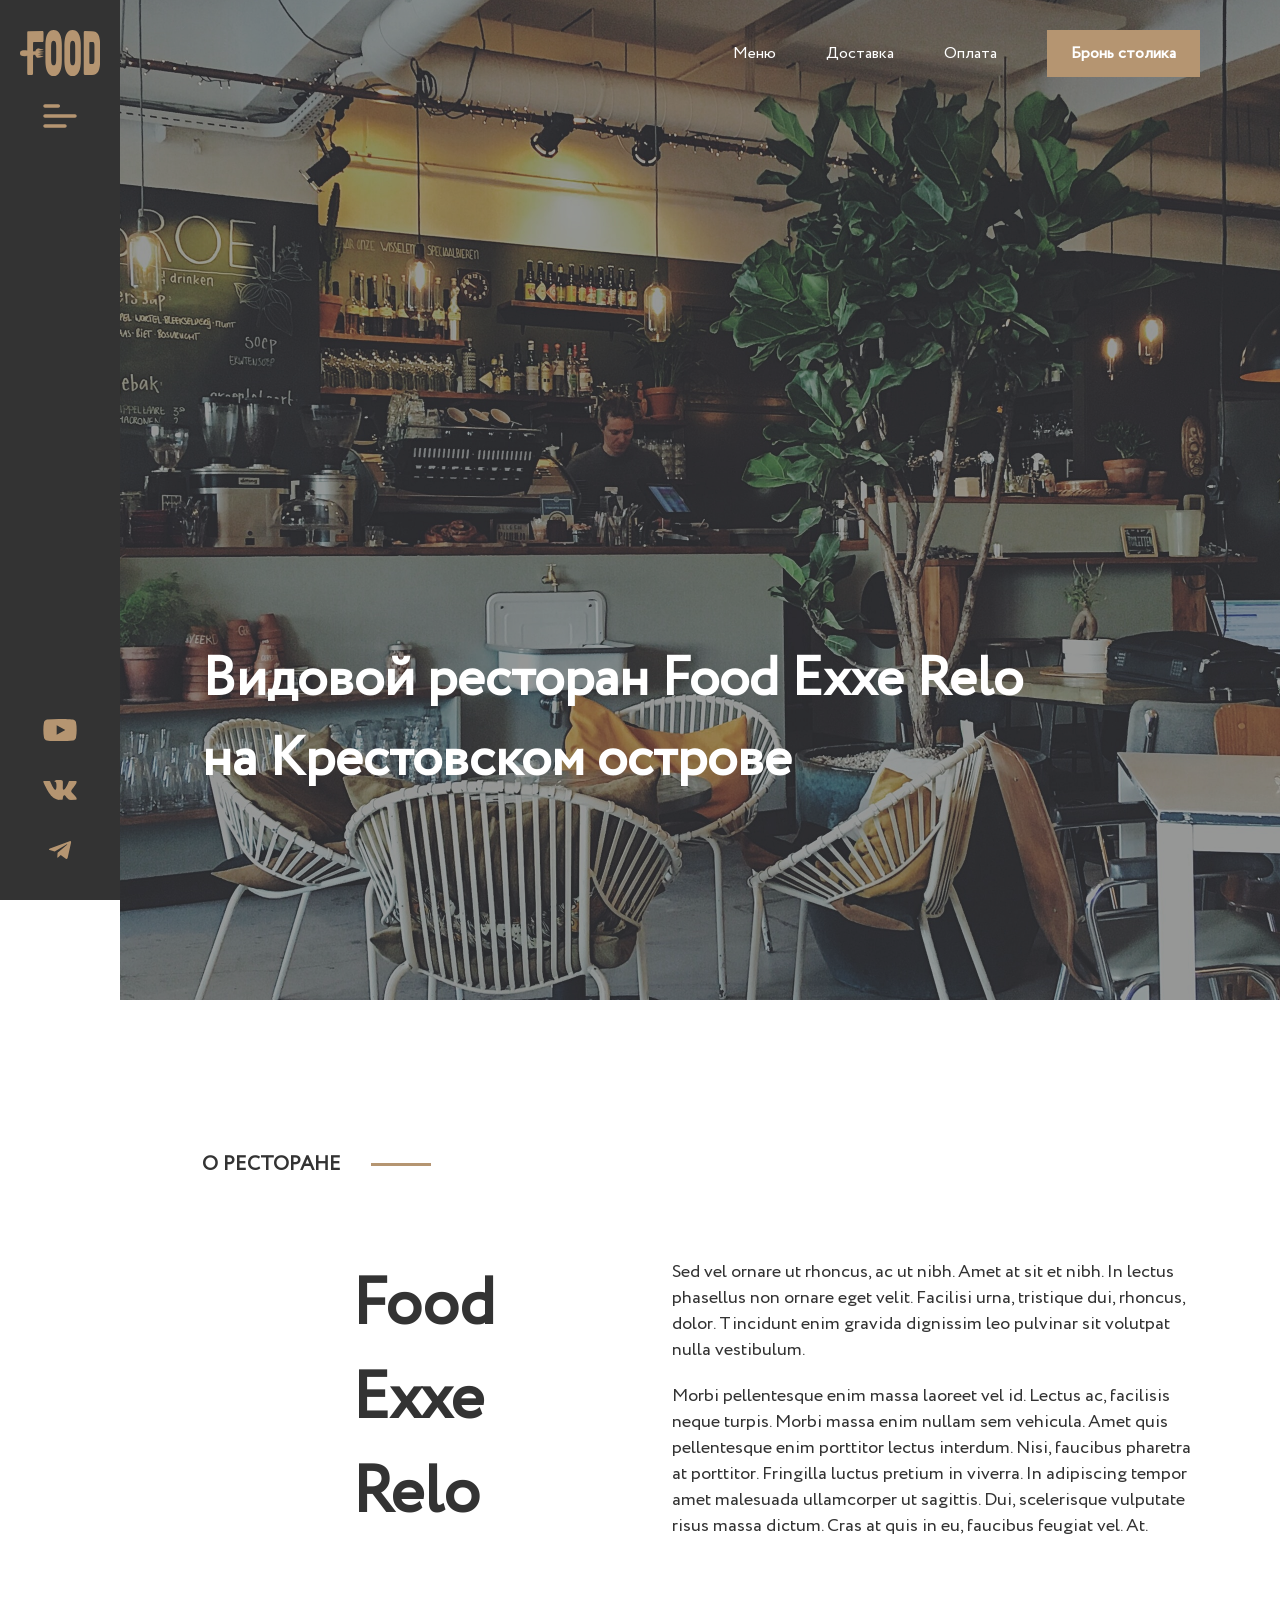
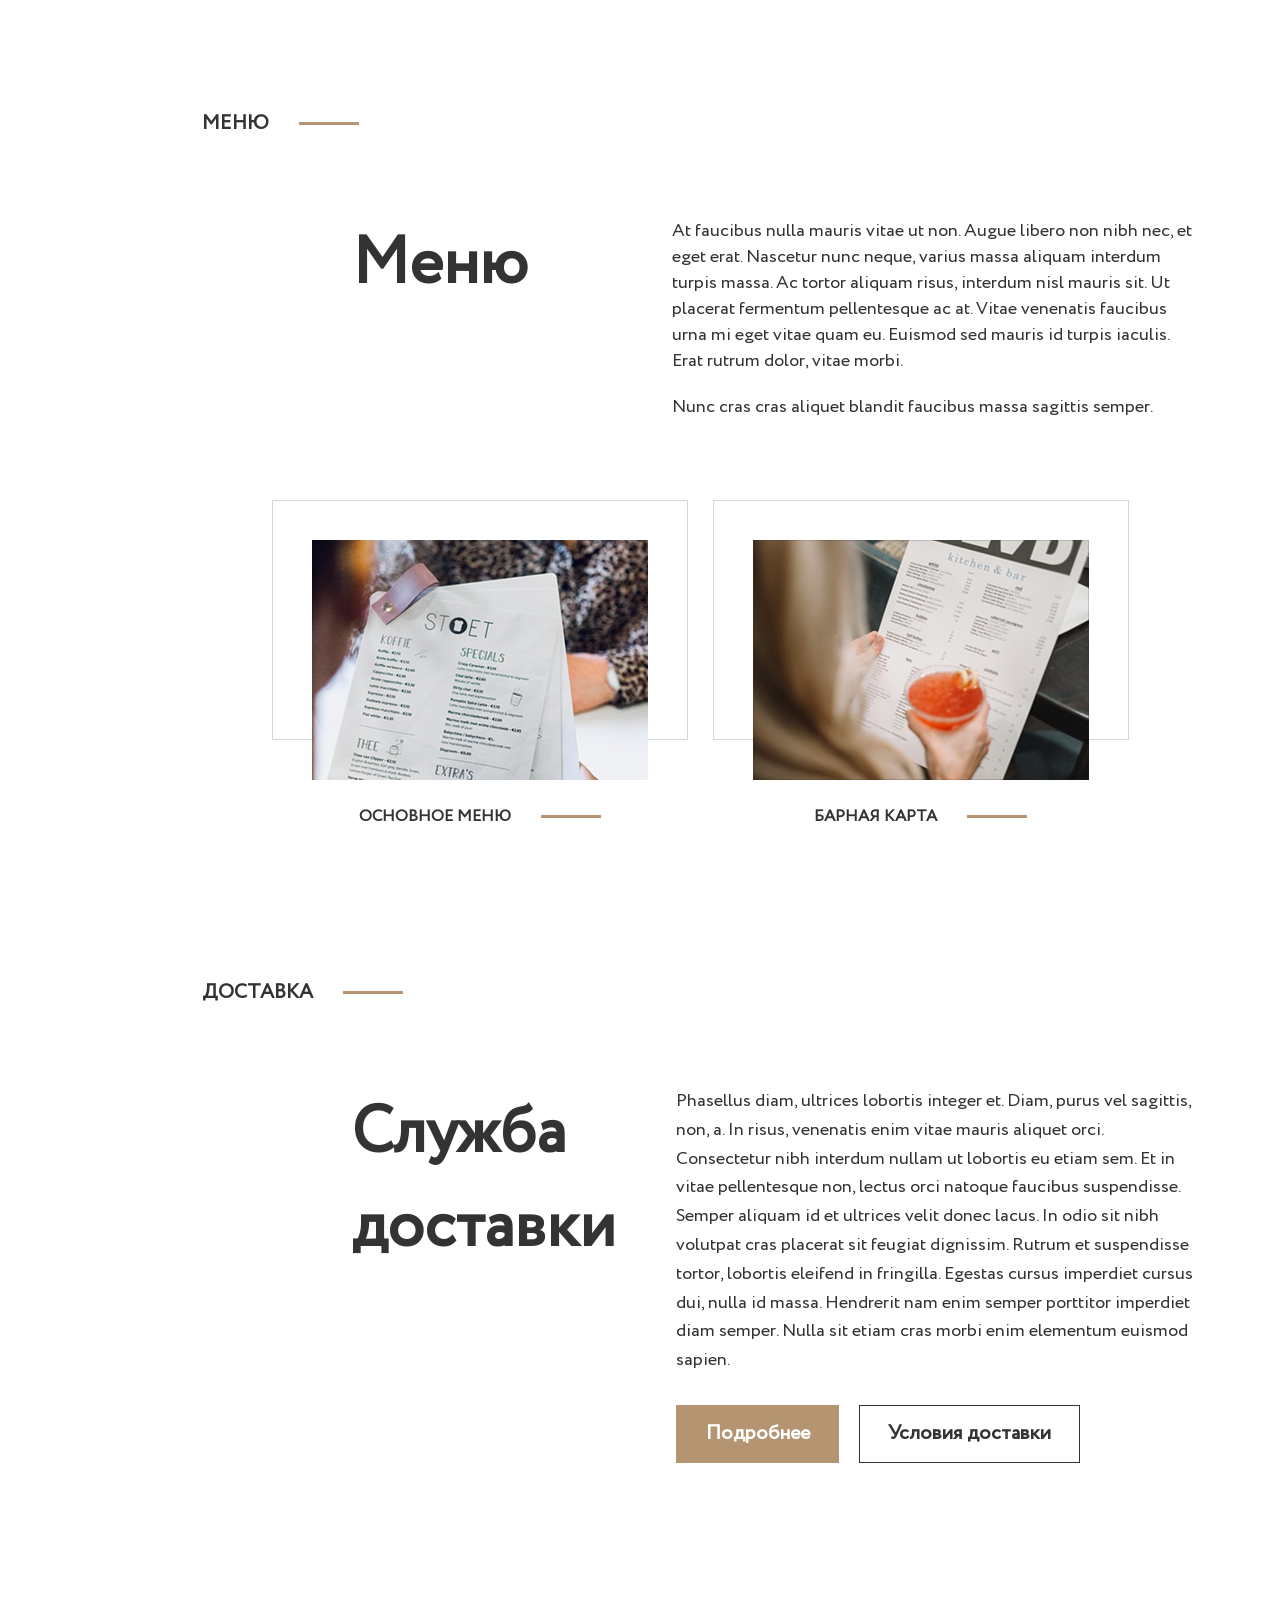
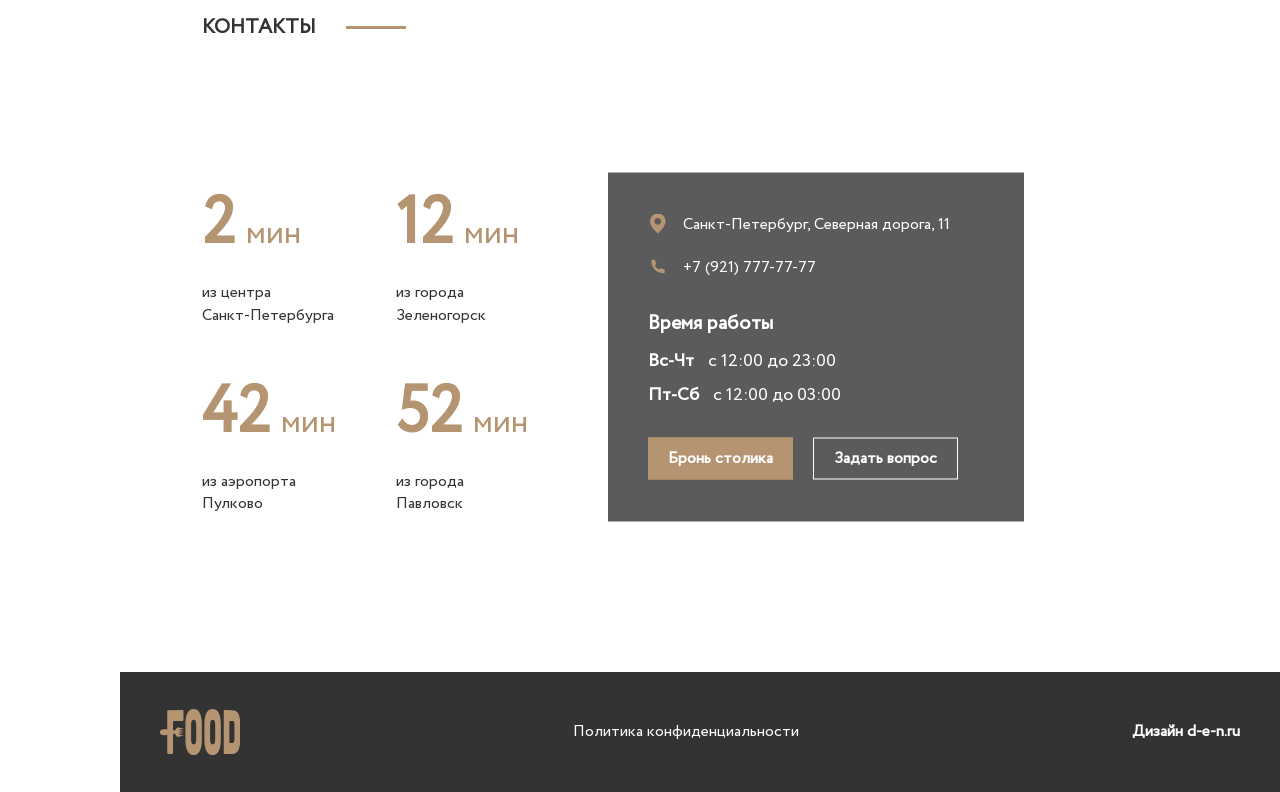
==== index.html @ 9690819c "Первый коммит" ====
<!DOCTYPE html>
<html lang="ru">
<head>
    <meta charset="UTF-8">
    <meta name="viewport" content="width=device-width, initial-scale=1.0">
    <title>Food Exxe Relo</title>
    <link rel="stylesheet" href="css/style.css">
    <link rel="stylesheet" href="css/circe.css">
</head>
<body>

<aside class="sidebar">
    <div class="sidebar_top">
        <a href="#open-menu" class="logo">
            <img src="img/logo.svg" alt="FOOD">
        </a>
    </div>

    <div class="sidebar_bottom">
        <a href="#"><img src="img/youtube.svg" alt="youtube"></a>
        <a href="#"><img src="img/vk.svg" alt="vk"></a>
        <a href="#"><img src="img/telega.svg" alt="telegram"></a>
    </div>
</aside>

<main class="main">
    <section class="first_screen">
        <header class="header">
            <div class="header_right">
                <nav class="nav">
                    <ul class="menu">
                         <li><a href="#">Меню</a></li>
                        <li><a href="#">Доставка</a></li>
                        <li><a href="#">Оплата</a></li>
                    </ul>
                </nav>
                <a href="#modal" class="btn_booking">Бронь столика</a>
                    <div class="modal_overlay" id="modal">
                        <div class="modal_window">
                            <a href="#" class="modal_close">
                                <img src="img/close.svg" alt="close" class="close_icon">
                            </a>
        
                        <div class="modal_logo">
                            <img src="img/logo2.svg" alt="FOOD">
                        </div>
        
                        <h3 class="modal_title">ЗАБРОНИРОВАТЬ СТОЛИК</h3>
        
                        <form class="modal_form">
                            <input type="text" placeholder="Имя" class="modal_input" required>
                            <input type="tel" placeholder="Телефон" class="modal_input" required>
            
                        <div class="modal_row">
                            <input type="text" placeholder="Гостей" class="modal_input modal_input_small">
                            <input type="text" placeholder="Время" class="modal_input modal_input_small">
                        </div>
                        <button type="submit" class="modal_btn">Забронировать</button>
                    </form>
                </div>
            </div>
        </header>

        <div class="container hero_container">
            <div class="hero_content">
                <h1 class="hero_title">
                    Видовой ресторан Food Exxe Relo<br>на Крестовском острове
                 </h1>
            </div>
        </div>
    </section>

    <section class="about">
        <div class="container">
            <div class="section_header">
                <span class="section_subtitle">О РЕСТОРАНЕ</span>
                <img src="img/line.svg" alt="line" class="section_line_icon">
            </div>

            <div class="about_content">
                <div class="about_title">
                    <h2>Food<br>Exxe<br>Relo</h2>
                </div>

                <div class="about_text">
                    <p>Sed vel ornare ut rhoncus, ac ut nibh. Amet at sit et nibh. In lectus phasellus non ornare eget velit. Facilisi urna, tristique dui, rhoncus, dolor. Tincidunt enim gravida dignissim leo pulvinar sit volutpat nulla vestibulum.</p>
                    <p>Morbi pellentesque enim massa laoreet vel id. Lectus ac, facilisis neque turpis. Morbi massa enim nullam sem vehicula. Amet quis pellentesque enim porttitor lectus interdum. Nisi, faucibus pharetra at porttitor. Fringilla luctus pretium in viverra. In adipiscing tempor amet malesuada ullamcorper ut sagittis. Dui, scelerisque vulputate risus massa dictum. Cras at quis in eu, faucibus feugiat vel. At.</p>
                </div>
            </div>
        </div>
    </section>

    <section class="menu">
        <div class="container">
        
            <div class="section_header">
                <span class="section_subtitle">МЕНЮ</span>
                <img src="img/line.svg" alt="line" class="section_line_icon">
            </div>

            <div class="menu_content">
                <div class="menu_title">
                    <h2>Меню</h2>
                </div>

            <div class="menu_text">
                <p>At faucibus nulla mauris vitae ut non. Augue libero non nibh nec, et eget erat. Nascetur nunc neque, varius massa aliquam interdum turpis massa. Ac tortor aliquam risus, interdum nisl mauris sit. Ut placerat fermentum pellentesque ac at. Vitae venenatis faucibus urna mi eget vitae quam eu. Euismod sed mauris id turpis iaculis. Erat rutrum dolor, vitae morbi.</p>
                <p>Nunc cras cras aliquet blandit faucibus massa sagittis semper.</p>
            </div>
        </div>
        
        <div class="menu_items">
            <a href="#" class="menu_card">
                <div class="menu_card_img_wrap">
                    <img src="img/for1.png" alt="frame" class="img_back img_back_left">
                    <img src="img/image1.png" alt="menu" class="img_front img_left">
                </div>

                <div class="menu_card_title_wrap">
                    <h2>ОСНОВНОЕ МЕНЮ</h2>
                    <img src="img/line.svg" alt="line" class="section_line_icon">
                </div>
            </a>

            <a href="#" class="menu_card">
                <div class="menu_card_img_wrap">
                    <img src="img/for2.png" alt="frame" class="img_back img_back_right">
                    <img src="img/image2.png" alt="bar" class="img_front img_right">
                </div>

                <div class="menu_card_title_wrap">
                    <h2>БАРНАЯ КАРТА</h2>
                    <img src="img/line.svg" alt="line" class="section_line_icon">
                </div>
            </a>
        </div>
        </div>
    </section>

    <section class="delivery">
        <div class="container">
        
            <div class="section_header">
                <span class="section_subtitle">ДОСТАВКА</span>
                <img src="img/line.svg" alt="line" class="section_line_icon">
            </div>

            <div class="delivery_content">
                <div class="delivery_title">
                    <h2>Служба<br>доставки</h2>
                </div>

            <div class="delivery_text">
                <p>Phasellus diam, ultrices lobortis integer et. Diam, purus vel sagittis, non, a. In risus, venenatis enim vitae mauris aliquet orci. Consectetur nibh interdum nullam ut lobortis eu etiam sem. Et in vitae pellentesque non, lectus orci natoque faucibus suspendisse. Semper aliquam id et ultrices velit donec lacus. In odio sit nibh volutpat cras placerat sit feugiat dignissim. Rutrum et suspendisse tortor, lobortis eleifend in fringilla. Egestas cursus imperdiet cursus dui, nulla id massa. Hendrerit nam enim semper porttitor imperdiet diam semper. Nulla sit etiam cras morbi enim elementum euismod sapien.</p>
                
                    <div class="delivery_buttons">
                        <a href="#" class="form_btn btn_active">Подробнее</a>
                        <a href="#" class="form_btn btn_border">Условия доставки</a>
                    </div>
                </div>
            </div>
        </div>
</section>

    <section class="contacts">
        <div class="container">
        
            <div class="section_header">
                <span class="section_subtitle">КОНТАКТЫ</span>
                <img src="img/line.svg" alt="line" class="section_line_icon">
            </div>

            <div class="contacts_content">
                <div class="contacts_grid">
                    <div class="contact_card">
                        <div class="contact_time_wrap">
                            <span class="contact_num">2</span>
                            <span class="contact_min">мин</span>
                        </div>
                        <p class="contact_desc">из центра<br>Санкт-Петербурга</p>
                    </div>
                
                    <div class="contact_card">
                        <div class="contact_time_wrap">
                            <span class="contact_num">12</span>
                            <span class="contact_min">мин</span>
                        </div>
                        <p class="contact_desc">из города<br>Зеленогорск</p>
                    </div>
                
                    <div class="contact_card">
                        <div class="contact_time_wrap">
                            <span class="contact_num">42</span>
                            <span class="contact_min">мин</span>
                        </div>
                        <p class="contact_desc">из аэропорта<br>Пулково</p>
                    </div>
                
                    <div class="contact_card">
                        <div class="contact_time_wrap">
                            <span class="contact_num">52</span>
                            <span class="contact_min">мин</span>
                        </div>
                        <p class="contact_desc">из города<br>Павловск</p>
                    </div>
                </div>

                <div class="contacts_map_wrap">
                    <iframe src="https://yandex.ru/map-widget/v1/?um=constructor%3Ae40e23f77f44e51fb12017cad7285f32a01a1742a55e6435eaf2b19688de7988&amp;source=constructor" width="100%" height="100%" frameborder="0" allowfullscreen="true"></iframe>


                    <div class="contacts_info_box">
                        <a href="https://yandex.ru/maps/2/saint-petersburg/house/severnaya_doroga_15/Z0kYdAZlT0UAQFtjfXV2dHlrYQ==/?ll=30.221482%2C59.974907&z=16.41" target="_blank" class="info_address_link">
                            <img src="img/locate.svg" alt="locate" class="locate_icon">
                            <p class="info_address">Санкт-Петербург, Северная дорога, 11</p>
                        </a>

                        <a href="tel:+79217777777" class="info_phone_link">
                            <img src="img/phone.svg" alt="phone" class="phone_icon">
                            <p class="info_phone">+7 (921) 777-77-77</p>
                        </a>
                    
                        <div class="info_schedule">
                            <p class="schedule_title">Время работы</p>
                            <p class="schedule_row schedule_row_first"><span>Вс-Чт</span> с 12:00 до 23:00</p>
                            <p class="schedule_row schedule_row_second"><span>Пт-Сб</span> с 12:00 до 03:00</p>
                        </div>

                        <div class="contacts_buttons">
                            <a href="#" class="form_btn btn_active">Бронь столика</a>
                            <a href="#" class="form_btn btn_border1">Задать вопрос</a>
                        </div>
                    </div>
                </div>
            </div>

        </div>
    </section>

<footer class="footer">
    <div class="footer_container">
        <div class="footer_logo">
            <a href="#open-menu"><img src="img/logo2.svg" alt="FOOD"></a>
        </div>
        <div class="footer_center">
            <a href="#" class="footer_link">Политика конфиденциальности</a>
        </div>
        <div class="footer_right">
            <a href="#" class="footer_design">Дизайн d-e-n.ru</a>
        </div>
    </div>
</footer>

</main>

<div class="menu_overlay" id="open-menu">
    <div class="menu_window">
        <div class="menu_top">
            <a href="#" class="menu_logo">
                <img src="img/logo2.svg" alt="FOOD">
            </a>
            <a href="#" class="menu_close">
                <img src="img/close.svg" alt="close">
            </a>
        </div>
        
        <ul class="menu_list">
            <li><a href="#">Меню</a></li>
            <li><a href="#">Доставка</a></li>
            <li><a href="#">Оплата</a></li>
        </ul>

        <a href="#modal" class="btn_booking">Бронь столика</a>

        <div class="menu_socials">
            <a href="#"><img src="img/youtube.svg" alt="youtube"></a>
            <a href="#"><img src="img/vk.svg" alt="vk"></a>
            <a href="#"><img src="img/telega.svg" alt="telegram"></a>
        </div>
    </div>
</div>

</body>
</html>
---- css/style.css ----
* {
  box-sizing: border-box;
  margin: 0;
  padding: 0;
}

body {
  font-family: 'Circe', sans-serif;
}

.sidebar {
  position: fixed;
  top: 0;
  left: 0;
  bottom: 0;
  width: 120px;
  background-color: #333333;
  display: flex;
  flex-direction: column;
  justify-content: space-between;
  align-items: center;
  padding: 30px 0;
  z-index: 100;
}

.sidebar_top .logo img {
  display: block;
}

.sidebar_bottom {
  display: flex;
  flex-direction: column;
  gap: 20px;
}

.sidebar_bottom a img {
  display: block;
}

.main {
  margin-left: 120px;
}

.first_screen {
  width: 100%;
  min-height: 1000px;
  display: flex;
  flex-direction: column;
  justify-content: space-between;
  background-image: url('../img/background.png');
  background-position: center;
  background-size: cover;
  background-repeat: no-repeat;
  padding-bottom: 200px;
}

.container {
  width: 100%;
  max-width: 1760px;
  margin: 0 auto;
  padding: 0 40px;
}

.header {
  width: 100%;
  display: flex;
  justify-content: flex-end;
  align-items: center;
}

.header_right {
  display: flex;
  align-items: center;
  gap: 50px;
  margin-top: 30px;
  margin-right: 80px;
}

.nav .menu {
  display: flex;
  align-items: center;
  gap: 50px;
  list-style: none;
  margin: 0;
  padding: 0;
}

.nav a {
  color: #FFFFFF;
  text-decoration: none;
  font-size: 16px;
}

.btn_booking {
  background-color: #B59571;
  color: #FFFFFF;
  padding: 12px 24px;
  text-decoration: none;
  font-size: 16px;
  font-weight: bold;
}

.modal_overlay {
  position: fixed;
  top: 0;
  left: 0;
  width: 100%;
  height: 100%;
  background-color: rgba(0, 0, 0, 0.7);
  display: flex;
  align-items: center;
  justify-content: center;
  z-index: 1000;
  opacity: 0;
  visibility: hidden;
  pointer-events: none;
  transition: 0.3s ease;
}

.modal_overlay:target {
  opacity: 1;
  visibility: visible;
  pointer-events: auto;
}

.modal_window {
  width: 90%;
  max-width: 416px;
  height: 572px;
  background-color: #2b2b2b;
  padding: 30px 40px;
  box-sizing: border-box;
  position: relative;
  display: flex;
  flex-direction: column;
  align-items: center;
}

.modal_close {
  top: 20px;
  right: 20px;
  background: transparent;
  border: none;
  cursor: pointer;
  display: flex;
  align-items: center;
  justify-content: center;
  text-decoration: none;
}

.close_icon {
  width: 40px;
  height: 40px;
  display: block;
}

.modal_logo {
  margin-top: 10px;
  margin-bottom: 25px;
}

.modal_logo img {
  display: block;
  width: 80px;
  height: 46px;
}

.modal_title {
  margin-top: 15px;
  color: #ffffff;
  font-size: 16px;
  font-weight: bold;
  margin-bottom: 30px;
  text-align: center;
}

.modal_form {
  width: 100%;
  display: flex;
  flex-direction: column;
  align-items: center;
  gap: 25px;
}

.modal_input {
  width: 100%;
  height: 52px;
  background: transparent;
  border: 1px solid rgba(255, 255, 255, 0.2);
  padding: 0 15px;
  color: #ffffff;
  font-size: 14px;
  box-sizing: border-box;
  outline: none;
}

.modal_input::placeholder {
  color: white;
}

.modal_row {
  width: 100%;
  display: flex;
  justify-content: space-between;
  gap: 15px;
}

.modal_input_small {
  width: 50%;
}

.modal_btn {
  width: 150px;
  height: 42px;
  background-color: #B59571;
  color: #ffffff;
  border: none;
  font-size: 16px;
  font-weight: bold;
  cursor: pointer;
  transition: 0.3s ease;
}

.modal_btn:hover {
  opacity: 0.9;
}


.hero_container {
  display: flex;
  justify-content: flex-start;
  align-items: center;
  width: 100%;
  margin-bottom: 0;
}

.hero_content {
  text-align: left;
  max-width: 850px;
}

.hero_title {
  font-size: 54px;
  color: #FFFFFF;
  font-weight: bold;
}

.about {
  width: 100%;
  display: flex;
  justify-content: center;
  margin-top: 150px;
}

.container {
  max-width: 1076px;
  margin: 0 auto;
  padding: 0 40px;
}

.section_header {
  display: flex;
  align-items: center;
  gap: 30px;
  margin-bottom: 80px;
}

.section_subtitle {
  font-size: 20px;
  color: #333333;
  font-weight: bold;
}

.about_content {
  display: flex;
  justify-content: space-between;
  align-items: flex-start;
  gap: 100px;
}

.about_title h2 {
  font-size: 64px;
  font-weight: bold;
  color: #333333;
  margin-left: 150px;
}

.about_text {
  max-width: 526px;
}

.about_text p {
  font-size: 18px;
  color: #333333;
  margin-bottom: 20px;
}

.menu {
  width: 100%;
  display: flex;
  justify-content: center;
  margin-top: 150px;
}

.menu_content {
  display: flex;
  justify-content: space-between;
  align-items: flex-start;
  gap: 100px;
}

.menu_title h2 {
  font-size: 64px;
  font-weight: bold;
  color: #333333;
  margin-left: 150px;
}

.menu_text {
  max-width: 526px;
}

.menu_text p {
  font-size: 18px;
  color: #333333;
  margin-bottom: 20px;
}

.menu_items {
  display: flex;
  justify-content: center;
  gap: 25px;
  margin-top: 60px;
  width: 100%;
}

.menu_card {
  display: flex;
  flex-direction: column;
  text-decoration: none;
  width: 416px;
  position: relative;
}

.menu_card_img_wrap {
  position: relative;
  width: 416px;
  height: 240px;
}

.menu_card_img_wrap .img_back {
  position: absolute;
  top: 0;
  left: 0;
  width: 100%;
  height: 100%;
  object-fit: contain;
}

.menu_card_img_wrap .img_front {
  position: absolute;
  top: 40px;
  width: 336px;
  height: 240px;
  object-fit: cover;
}

.menu_card_img_wrap .img_left {
  left: 40px;
}

.menu_card_img_wrap .img_right {
  right: 40px;
}

.menu_card_title_wrap {
  display: flex;
  align-items: center;
  justify-content: center;
  margin-top: 65px;
  gap: 30px;
}

.menu_card_title_wrap h2 {
  font-size: 16px;
  font-weight: bold;
  color: #333333;
  margin: 0;
}

.menu_card_title_wrap .section_line_icon {
  width: 60px;
  height: 3px;
  gap: 30px;
  object-fit: contain;
}

.delivery {
  width: 100%;
  display: flex;
  justify-content: center;
  margin-top: 150px;
}

.delivery_content {
  display: flex;
  justify-content: flex-start;
  align-items: flex-start;
  gap: 60px;
}

.delivery_title h2 {
  font-size: 64px;
  font-weight: bold;
  color: #333333;
  margin-left: 150px;
}

.delivery_text {
  max-width: 526px;
}

.delivery_text p {
  font-size: 18px;
  line-height: 1.6;
  color: #333333;
  margin-bottom: 30px;
  margin-top: 0;
}

.delivery_buttons {
  display: flex;
  gap: 20px;
  opacity: 1;
}

.form_btn {
  display: inline-flex;
  align-items: center;
  justify-content: center;
  text-align: center;
  width: 163px;
  height: 58px;
  font-size: 20px;
  font-weight: bold;
  text-decoration: none;
  opacity: 1;
  transition: 0.3s ease;
  visibility: visible;
}

.btn_active {
  background-color: #B59571;
  color: #ffffff;
  border: 1px solid #B59571;
}

.btn_border {
  background-color: #ffffff;
  color: #333333;
  width: 221px;
  border: 1px solid #333333;
}

.btn_active:hover {
  opacity: 0.9;
}

.btn_border:hover {
  background-color: #FFFFFF;
  color: #333333;
}

.contacts {
  width: 100%;
  display: flex;
  justify-content: center;
  margin-top: 150px;
}

.contacts_content {
  display: flex;
  justify-content: space-between;
  align-items: center;
  gap: 100px;
  
}

.contacts_grid {
  display: grid;
  grid-template-columns: repeat(2, 1fr);
  gap: 40px 60px;
  max-width: 416px;
}

.contact_card {
  display: flex;
  flex-direction: column;
}

.contact_time_wrap {
  display: flex;
  align-items: baseline;
  gap: 10px;
}

.contact_num {
  font-size: 64px;
  font-weight: bold;
  color: #B59571;
}

.contact_min {
  font-size: 32px;
  font-weight: normal;
  color: #B59571;
}

.contact_desc {
  font-size: 16px;
  line-height: 1.4;
  color: #333333;
  margin-top: 10px;
  margin-bottom: 0;
}

.contacts_map_wrap {
  position: relative;
  min-width: 746px;
  height: 450px;
}

.contacts_map_img {
  width: 746px;
  height: 450px;
  object-fit: cover;
  display: block;
}

.contacts_info_box {
  position: absolute;
  top: 50%;
  left: -20px;
  transform: translateY(-50%);
  background-color: #5B5B5B;
  color: #ffffff;
  padding: 40px;
  width: 416px;
  height: 349px;
  box-sizing: border-box;
}

.contacts_info_box a {
  text-decoration: none;
  color: #ffffff;
  display: flex;
  align-items: center;
  gap: 15px;
}

.contacts_info_box a:hover {
  text-decoration: underline;
}

.locate_icon,
.phone_icon {
  width: 20px;
  height: 20px;
}

.info_address_link {
  margin-bottom: 20px;
}

.info_address {
  font-size: 16px;
  margin: 0;
}

.info_phone_link {
  margin-bottom: 30px;
}

.info_phone {
  font-size: 16px;
  margin: 0;
}

.info_schedule {
  margin-bottom: 30px;
}

.schedule_title {
  font-size: 20px;
  font-weight: bold;
  margin-top: 0;
  margin-bottom: 10px;
}

.info_schedule .schedule_row {
  font-size: 18px;
  margin: 0 0 8px 0;
  display: flex;
  gap: 14px;
  align-items: baseline;
}

.info_schedule .schedule_row span {
  font-size: 18px;
  font-weight: bold;
}

.contacts_buttons {
  display: flex;
  flex-direction: row;
  gap: 20px;
}

.contacts_buttons .form_btn {
  display: flex;
  align-items: center;
  justify-content: center;
  width: 145px;
  height: 42px;
  font-size: 16px;
  text-decoration: none !important;
  box-sizing: border-box;
}

.btn_active {
  background-color: #B59571;
  color: #ffffff;
}

.btn_border1 {
  background-color: transparent;
  color: #ffffff;
  border: 1px solid #ffffff;
}

.footer {
  width: 100%;
  height: 120px;
  background-color: #333333;
  margin-top: 100px;
  display: flex;
  align-items: center;
}

.footer_container {
  width: 100%;
  max-width: 1920px;
  margin: 0 auto;
  padding: 0 40px;
  display: flex;
  justify-content: space-between;
  align-items: center;
}

.footer_logo img {
  display: block;
}

.footer_center .footer_link,
.footer_right .footer_design {
  color: #ffffff;
  font-size: 16px;
  text-decoration: none;
  cursor: pointer;
}

.footer_design {
  font-weight: bold;
}

.menu_overlay:target {
  opacity: 1;
  visibility: visible;
}

.menu_window {
  display: flex;
  flex-direction: column;
  align-items: center;
  text-align: center;
  gap: 40px;
}

.menu_top {
  display: flex;
  flex-direction: column;
  align-items: center;
  gap: 15px;
}

.menu_logo img {
  width: 60px;
  height: auto;
  display: block;
}

.menu_close {
  display: block;
}

.menu_close img {
  width: 16px;
  height: auto;
}

.menu_list {
  list-style: none;
  padding: 0;
  margin: 0;
  display: flex;
  flex-direction: column;
  gap: 20px;
}

.menu_list a {
  color: #ffffff;
  text-decoration: none;
  font-size: 24px;
}

.menu_socials {
  display: flex;
  gap: 20px;
}

.menu_socials img {
  width: 20px;
  height: auto;
  display: block;
}


.menu_overlay {
  position: fixed;
  top: 0;
  left: 0;
  right: 0;
  bottom: 0;
  background-color: #333333;
  display: flex;
  justify-content: center;
  align-items: center;
  opacity: 0;
  visibility: hidden;
  transition: opacity 0.3s ease, visibility 0.3s ease;
  z-index: 200;
}

.menu_overlay:target {
  opacity: 1;
  visibility: visible;
}

.menu_window {
  display: flex;
  flex-direction: column;
  align-items: center;
  text-align: center;
  gap: 60px;
}

.menu_window .btn_booking {
  width: auto;
  display: flex;
  justify-content: center;
  align-items: center;
}

.menu_top {
  display: flex;
  flex-direction: column;
  align-items: center;
  gap: 15px;
}

.menu_logo img {
  width: 80px;
  height: 46px;
  display: block;
}

.menu_close {
  display: block;
}

.menu_close img {
  width: 40px;
  height: 40px;
}

.menu_list {
  list-style: none;
  padding: 0;
  margin: 0;
  display: flex;
  flex-direction: column;
  gap: 20px;
}

.menu_list a {
  color: #ffffff;
  text-decoration: none;
  font-size: 48px;
  font-weight: bold;
}

.menu_socials {
  display: flex;
  gap: 20px;
}

.menu_socials img {
  width: 40px;
  height: 40px;
  display: block;
}
---- css/circe.css ----
@font-face {
	font-family: 'Circe Bold';
	src: url('../fonts/circe_bold.eot'); /* IE 9 Compatibility Mode */
	src: url('../fonts/circe_bold.eot?#iefix') format('embedded-opentype'), /* IE < 9 */
		url('../fonts/circe_bold.woff2') format('woff2'), /* Super Modern Browsers */
		url('../fonts/circe_bold.woff') format('woff'), /* Firefox >= 3.6, any other modern browser */
		url('../fonts/circe_bold.ttf') format('truetype'), /* Safari, Android, iOS */
		url('../fonts/circe_bold.svg#circe_bold') format('svg'); /* Chrome < 4, Legacy iOS */
}

@font-face {
	font-family: 'Circe ExtraBold';
	src: url('../fonts/circe_extrabold.eot'); /* IE 9 Compatibility Mode */
	src: url('../fonts/circe_extrabold.eot?#iefix') format('embedded-opentype'), /* IE < 9 */
		url('../fonts/circe_extrabold.woff2') format('woff2'), /* Super Modern Browsers */
		url('../fonts/circe_extrabold.woff') format('woff'), /* Firefox >= 3.6, any other modern browser */
		url('../fonts/circe_extrabold.ttf') format('truetype'), /* Safari, Android, iOS */
		url('../fonts/circe_extrabold.svg#circe_extrabold') format('svg'); /* Chrome < 4, Legacy iOS */
}

@font-face {
	font-family: 'Circe ExtraLight';
	src: url('../fonts/circe_extralight.eot'); /* IE 9 Compatibility Mode */
	src: url('../fonts/circe_extralight.eot?#iefix') format('embedded-opentype'), /* IE < 9 */
		url('../fonts/circe_extralight.woff2') format('woff2'), /* Super Modern Browsers */
		url('../fonts/circe_extralight.woff') format('woff'), /* Firefox >= 3.6, any other modern browser */
		url('../fonts/circe_extralight.ttf') format('truetype'), /* Safari, Android, iOS */
		url('../fonts/circe_extralight.svg#circe_extralight') format('svg'); /* Chrome < 4, Legacy iOS */
}

@font-face {
	font-family: 'Circe Light';
	src: url('../fonts/circe_light.eot'); /* IE 9 Compatibility Mode */
	src: url('../fonts/circe_light.eot?#iefix') format('embedded-opentype'), /* IE < 9 */
		url('../fonts/circe_light.woff2') format('woff2'), /* Super Modern Browsers */
		url('../fonts/circe_light.woff') format('woff'), /* Firefox >= 3.6, any other modern browser */
		url('../fonts/circe_light.ttf') format('truetype'), /* Safari, Android, iOS */
		url('../fonts/circe_light.svg#circe_light') format('svg'); /* Chrome < 4, Legacy iOS */
}

@font-face {
	font-family: 'Circe';
	src: url('../fonts/circe.eot'); /* IE 9 Compatibility Mode */
	src: url('../fonts/circe.eot?#iefix') format('embedded-opentype'), /* IE < 9 */
		url('../fonts/circe.woff2') format('woff2'), /* Super Modern Browsers */
		url('../fonts/circe.woff') format('woff'), /* Firefox >= 3.6, any other modern browser */
		url('../fonts/circe.ttf') format('truetype'), /* Safari, Android, iOS */
		url('../fonts/circe.svg#circe') format('svg'); /* Chrome < 4, Legacy iOS */
}

@font-face {
	font-family: 'Circe Thin';
	src: url('../fonts/circe_thin.eot'); /* IE 9 Compatibility Mode */
	src: url('../fonts/circe_thin.eot?#iefix') format('embedded-opentype'), /* IE < 9 */
		url('../fonts/circe_thin.woff2') format('woff2'), /* Super Modern Browsers */
		url('../fonts/circe_thin.woff') format('woff'), /* Firefox >= 3.6, any other modern browser */
		url('../fonts/circe_thin.ttf') format('truetype'), /* Safari, Android, iOS */
		url('../fonts/circe_thin.svg#circe_thin') format('svg'); /* Chrome < 4, Legacy iOS */
}
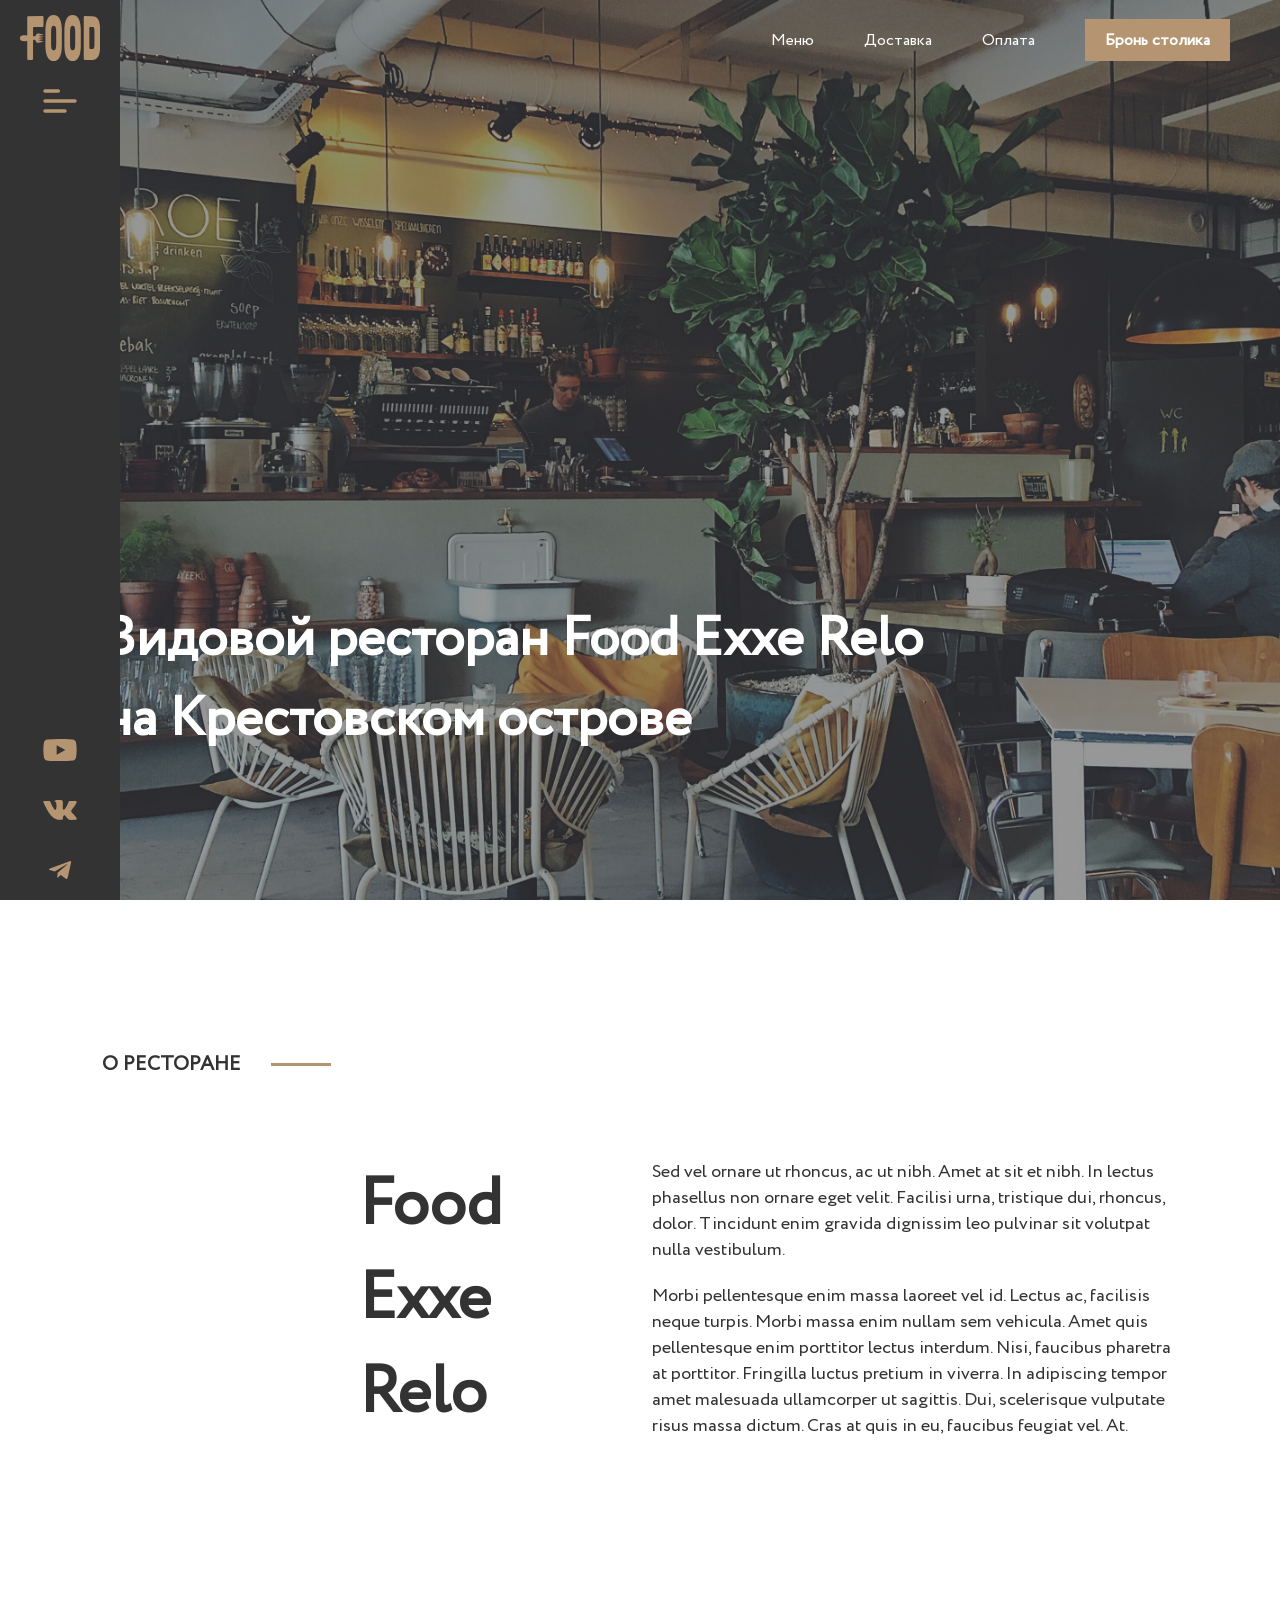
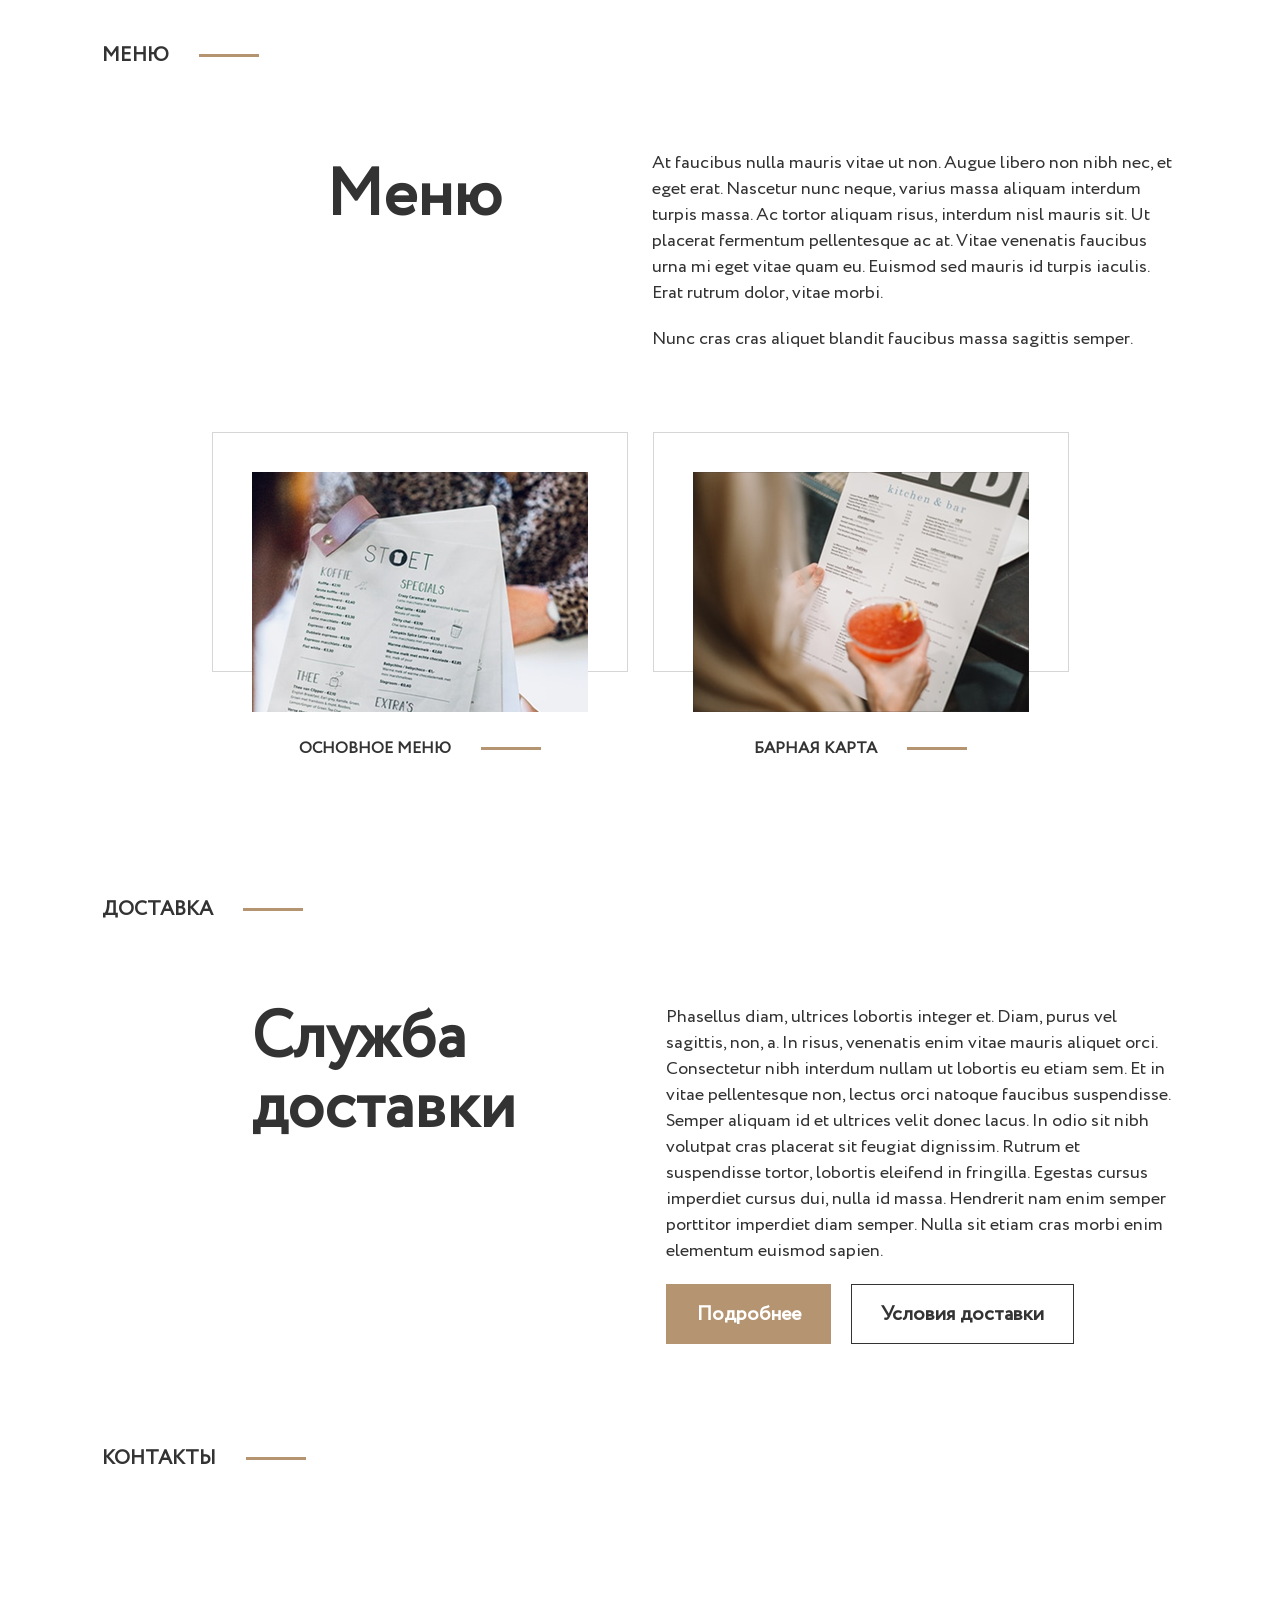
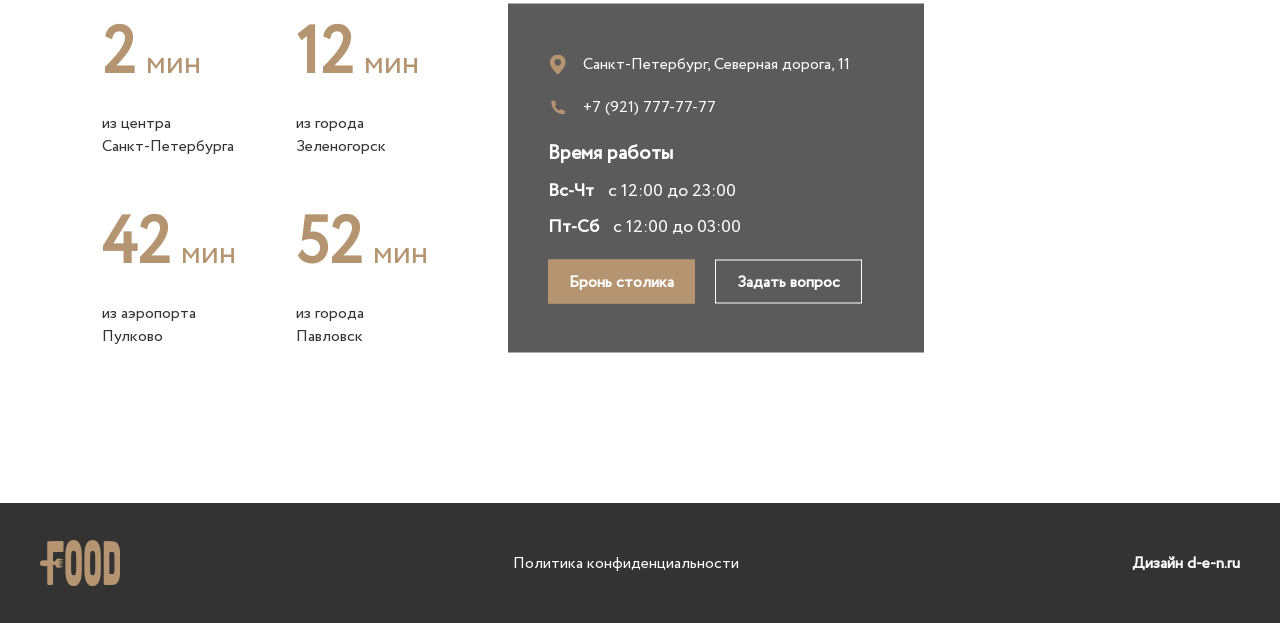
==== commit 1f27afd5: "первая страница" ====
--- a/index.html
+++ b/index.html
@@ -28,67 +28,65 @@
         <header class="header">
             <div class="header_right">
                 <nav class="nav">
-                    <ul class="menu">
-                         <li><a href="#">Меню</a></li>
+                    <ul class="nav_list">
+                        <li><a href="#">Меню</a></li>
                         <li><a href="#">Доставка</a></li>
                         <li><a href="#">Оплата</a></li>
                     </ul>
                 </nav>
                 <a href="#modal" class="btn_booking">Бронь столика</a>
-                    <div class="modal_overlay" id="modal">
-                        <div class="modal_window">
-                            <a href="#" class="modal_close">
-                                <img src="img/close.svg" alt="close" class="close_icon">
-                            </a>
-        
-                        <div class="modal_logo">
-                            <img src="img/logo2.svg" alt="FOOD">
-                        </div>
-        
-                        <h3 class="modal_title">ЗАБРОНИРОВАТЬ СТОЛИК</h3>
-        
-                        <form class="modal_form">
-                            <input type="text" placeholder="Имя" class="modal_input" required>
-                            <input type="tel" placeholder="Телефон" class="modal_input" required>
-            
-                        <div class="modal_row">
-                            <input type="text" placeholder="Гостей" class="modal_input modal_input_small">
-                            <input type="text" placeholder="Время" class="modal_input modal_input_small">
-                        </div>
-                        <button type="submit" class="modal_btn">Забронировать</button>
-                    </form>
-                </div>
             </div>
         </header>
+
+        <div class="modal_overlay" id="modal">
+            <div class="modal_window">
+                <a href="#" class="modal_close">
+                    <img src="img/close.svg" alt="close" class="close_icon">
+                </a>
+                <div class="modal_logo">
+                    <img src="img/logo2.svg" alt="FOOD">
+                </div>
+                <h3 class="modal_title">ЗАБРОНИРОВАТЬ СТОЛИК</h3>
+                <form class="modal_form">
+                    <input type="text" placeholder="Имя" class="modal_input" required>
+                    <input type="tel" placeholder="Телефон" class="modal_input" required>
+                    <div class="modal_row">
+                        <input type="text" placeholder="Гостей" class="modal_input modal_input_small">
+                        <input type="text" placeholder="Время" class="modal_input modal_input_small">
+                    </div>
+                    <button type="submit" class="modal_btn">Забронировать</button>
+                </form>
+            </div>
+        </div>
 
         <div class="container hero_container">
             <div class="hero_content">
                 <h1 class="hero_title">
                     Видовой ресторан Food Exxe Relo<br>на Крестовском острове
-                 </h1>
+                </h1>
             </div>
         </div>
     </section>
 
-    <section class="about">
-        <div class="container">
-            <div class="section_header">
-                <span class="section_subtitle">О РЕСТОРАНЕ</span>
-                <img src="img/line.svg" alt="line" class="section_line_icon">
-            </div>
-
-            <div class="about_content">
-                <div class="about_title">
-                    <h2>Food<br>Exxe<br>Relo</h2>
-                </div>
-
-                <div class="about_text">
-                    <p>Sed vel ornare ut rhoncus, ac ut nibh. Amet at sit et nibh. In lectus phasellus non ornare eget velit. Facilisi urna, tristique dui, rhoncus, dolor. Tincidunt enim gravida dignissim leo pulvinar sit volutpat nulla vestibulum.</p>
-                    <p>Morbi pellentesque enim massa laoreet vel id. Lectus ac, facilisis neque turpis. Morbi massa enim nullam sem vehicula. Amet quis pellentesque enim porttitor lectus interdum. Nisi, faucibus pharetra at porttitor. Fringilla luctus pretium in viverra. In adipiscing tempor amet malesuada ullamcorper ut sagittis. Dui, scelerisque vulputate risus massa dictum. Cras at quis in eu, faucibus feugiat vel. At.</p>
-                </div>
-            </div>
-        </div>
-    </section>
+<section class="about">
+    <div class="container">
+        <div class="section_header">
+            <span class="section_subtitle">О РЕСТОРАНЕ</span>
+            <img src="img/line.svg" alt="line" class="section_line_icon">
+        </div>
+
+        <div class="about_content">
+            <div class="about_title">
+                <h2>Food<br>Exxe<br>Relo</h2>
+            </div>
+
+            <div class="about_text">
+                <p>Sed vel ornare ut rhoncus, ac ut nibh. Amet at sit et nibh. In lectus phasellus non ornare eget velit. Facilisi urna, tristique dui, rhoncus, dolor. Tincidunt enim gravida dignissim leo pulvinar sit volutpat nulla vestibulum.</p>
+                <p>Morbi pellentesque enim massa laoreet vel id. Lectus ac, facilisis neque turpis. Morbi massa enim nullam sem vehicula. Amet quis pellentesque enim porttitor lectus interdum. Nisi, faucibus pharetra at porttitor. Fringilla luctus pretium in viverra. In adipiscing tempor amet malesuada ullamcorper ut sagittis. Dui, scelerisque vulputate risus massa dictum. Cras at quis in eu, faucibus feugiat vel. At.</p>
+            </div>
+        </div>
+    </div>
+</section>
 
     <section class="menu">
         <div class="container">
@@ -210,25 +208,27 @@
 
 
                     <div class="contacts_info_box">
-                        <a href="https://yandex.ru/maps/2/saint-petersburg/house/severnaya_doroga_15/Z0kYdAZlT0UAQFtjfXV2dHlrYQ==/?ll=30.221482%2C59.974907&z=16.41" target="_blank" class="info_address_link">
-                            <img src="img/locate.svg" alt="locate" class="locate_icon">
-                            <p class="info_address">Санкт-Петербург, Северная дорога, 11</p>
-                        </a>
-
-                        <a href="tel:+79217777777" class="info_phone_link">
-                            <img src="img/phone.svg" alt="phone" class="phone_icon">
-                            <p class="info_phone">+7 (921) 777-77-77</p>
-                        </a>
+                        <div class="contacts_info_inner">
+                            <a href="https://yandex.ru/maps/2/saint-petersburg/house/severnaya_doroga_15/Z0kYdAZlT0UAQFtjfXV2dHlrYQ==/?ll=30.221482%2C59.974907&z=16.41" target="_blank" class="info_address_link">
+                                <img src="img/locate.svg" alt="locate" class="locate_icon">
+                                <p class="info_address">Санкт-Петербург, Северная дорога, 11</p>
+                            </a>
+
+                            <a href="tel:+79217777777" class="info_phone_link">
+                                <img src="img/phone.svg" alt="phone" class="phone_icon">
+                                <p class="info_phone">+7 (921) 777-77-77</p>
+                            </a>
                     
-                        <div class="info_schedule">
-                            <p class="schedule_title">Время работы</p>
-                            <p class="schedule_row schedule_row_first"><span>Вс-Чт</span> с 12:00 до 23:00</p>
-                            <p class="schedule_row schedule_row_second"><span>Пт-Сб</span> с 12:00 до 03:00</p>
-                        </div>
-
-                        <div class="contacts_buttons">
-                            <a href="#" class="form_btn btn_active">Бронь столика</a>
-                            <a href="#" class="form_btn btn_border1">Задать вопрос</a>
+                            <div class="info_schedule">
+                                <p class="schedule_title">Время работы</p>
+                                <p class="schedule_row schedule_row_first"><span>Вс-Чт</span> с 12:00 до 23:00</p>
+                                <p class="schedule_row schedule_row_second"><span>Пт-Сб</span> с 12:00 до 03:00</p>
+                            </div>
+
+                            <div class="contacts_buttons">
+                                <a href="#" class="form_btn btn_active">Бронь столика</a>
+                                <a href="#" class="form_btn btn_border1">Задать вопрос</a>
+                            </div>
                         </div>
                     </div>
                 </div>
--- a/css/style.css
+++ b/css/style.css
@@ -1,5 +1,4 @@
 * {
-  box-sizing: border-box;
   margin: 0;
   padding: 0;
 }
@@ -19,8 +18,16 @@
   flex-direction: column;
   justify-content: space-between;
   align-items: center;
-  padding: 30px 0;
   z-index: 100;
+}
+
+.sidebar_top {
+  display: flex;
+  flex-direction: column;
+  align-items: center;
+  justify-content: center;
+  width: 100%;
+  height: 15%;
 }
 
 .sidebar_top .logo img {
@@ -30,6 +37,10 @@
 .sidebar_bottom {
   display: flex;
   flex-direction: column;
+  align-items: center;
+  justify-content: center;
+  width: 100%;
+  height: 20%;
   gap: 20px;
 }
 
@@ -37,52 +48,51 @@
   display: block;
 }
 
-.main {
-  margin-left: 120px;
-}
-
 .first_screen {
   width: 100%;
-  min-height: 1000px;
+  min-height: 100vh;
   display: flex;
   flex-direction: column;
   justify-content: space-between;
+  align-items: center;
   background-image: url('../img/background.png');
   background-position: center;
   background-size: cover;
   background-repeat: no-repeat;
-  padding-bottom: 200px;
-}
-
-.container {
-  width: 100%;
+}
+
+.header {
+  width: 100%;
+  display: flex;
+  justify-content: flex-end;
+  align-items: center;
+}
+
+.header_right {
+  display: flex;
+  align-items: center;
+  gap: 50px;
+  height: 80px;
+  transform: translateX(-50px);
+}
+
+.hero_container {
+  width: 90%;
   max-width: 1760px;
-  margin: 0 auto;
-  padding: 0 40px;
-}
-
-.header {
-  width: 100%;
-  display: flex;
-  justify-content: flex-end;
-  align-items: center;
-}
-
-.header_right {
-  display: flex;
-  align-items: center;
-  gap: 50px;
-  margin-top: 30px;
-  margin-right: 80px;
-}
-
-.nav .menu {
-  display: flex;
-  align-items: center;
-  gap: 50px;
-  list-style: none;
-  margin: 0;
-  padding: 0;
+  min-height: 300px;
+  display: flex;
+  flex-direction: column;
+  justify-content: center;
+  align-items: flex-start;
+}
+
+.nav_list {
+    display: flex;
+    align-items: center;
+    gap: 50px;
+    list-style: none;
+    margin: 0;
+    padding: 0;
 }
 
 .nav a {
@@ -94,7 +104,11 @@
 .btn_booking {
   background-color: #B59571;
   color: #FFFFFF;
-  padding: 12px 24px;
+  width: 145px;
+  height: 42px;
+  display: flex;
+  justify-content: center;
+  align-items: center;
   text-decoration: none;
   font-size: 16px;
   font-weight: bold;
@@ -124,19 +138,20 @@
 }
 
 .modal_window {
-  width: 90%;
+  width: 100%;
   max-width: 416px;
   height: 572px;
   background-color: #2b2b2b;
-  padding: 30px 40px;
-  box-sizing: border-box;
-  position: relative;
-  display: flex;
-  flex-direction: column;
-  align-items: center;
+  position: relative;
+  display: flex;
+  flex-direction: column;
+  align-items: center;
+  justify-content: center;
+  gap: 40px;
 }
 
 .modal_close {
+  position: absolute;
   top: 20px;
   right: 20px;
   background: transparent;
@@ -155,54 +170,53 @@
 }
 
 .modal_logo {
-  margin-top: 10px;
-  margin-bottom: 25px;
+  display: flex;
+  justify-content: center;
+  align-items: center;
 }
 
 .modal_logo img {
   display: block;
-  width: 80px;
-  height: 46px;
+  width: 90px;
+  height: 52px;
 }
 
 .modal_title {
-  margin-top: 15px;
-  color: #ffffff;
-  font-size: 16px;
-  font-weight: bold;
-  margin-bottom: 30px;
+  color: #ffffff;
+  font-size: 20px;
+  font-weight: bold;
   text-align: center;
 }
 
 .modal_form {
-  width: 100%;
-  display: flex;
-  flex-direction: column;
-  align-items: center;
-  gap: 25px;
+  width: 336px;
+  max-width: 80%;
+  display: flex;
+  flex-direction: column;
+  align-items: center;
+  gap: 30px;
 }
 
 .modal_input {
-  width: 100%;
+  width: 296px;
   height: 52px;
   background: transparent;
-  border: 1px solid rgba(255, 255, 255, 0.2);
-  padding: 0 15px;
-  color: #ffffff;
-  font-size: 14px;
-  box-sizing: border-box;
+  border: 1px solid rgba(255, 255, 255, 0.3);
+  color: #ffffff;
+  font-size: 16px;
   outline: none;
+  text-indent: 16px;
 }
 
 .modal_input::placeholder {
-  color: white;
+  color: #ffffff;
 }
 
 .modal_row {
-  width: 100%;
+  width: 296px;
   display: flex;
   justify-content: space-between;
-  gap: 15px;
+  gap: 12px;
 }
 
 .modal_input_small {
@@ -219,19 +233,20 @@
   font-weight: bold;
   cursor: pointer;
   transition: 0.3s ease;
+  display: flex;
+  align-items: center;
+  justify-content: center;
 }
 
 .modal_btn:hover {
   opacity: 0.9;
 }
 
-
 .hero_container {
   display: flex;
   justify-content: flex-start;
   align-items: center;
   width: 100%;
-  margin-bottom: 0;
 }
 
 .hero_content {
@@ -249,20 +264,23 @@
   width: 100%;
   display: flex;
   justify-content: center;
-  margin-top: 150px;
+  position: relative;
+  top: 150px;
 }
 
 .container {
   max-width: 1076px;
-  margin: 0 auto;
-  padding: 0 40px;
+  width: 100%;
+  display: flex;
+  flex-direction: column;
+  align-items: flex-start;
+  gap: 80px;
 }
 
 .section_header {
   display: flex;
   align-items: center;
   gap: 30px;
-  margin-bottom: 80px;
 }
 
 .section_subtitle {
@@ -273,64 +291,70 @@
 
 .about_content {
   display: flex;
-  justify-content: space-between;
+  justify-content: flex-end;
   align-items: flex-start;
-  gap: 100px;
+  gap: 150px;
+  width: 100%;
 }
 
 .about_title h2 {
   font-size: 64px;
   font-weight: bold;
   color: #333333;
-  margin-left: 150px;
 }
 
 .about_text {
+  display: flex;
+  flex-direction: column;
+  gap: 20px;
   max-width: 526px;
+  width: 100%;
 }
 
 .about_text p {
   font-size: 18px;
   color: #333333;
-  margin-bottom: 20px;
 }
 
 .menu {
   width: 100%;
   display: flex;
   justify-content: center;
-  margin-top: 150px;
+  position: relative;
+  top: 350px;
 }
 
 .menu_content {
   display: flex;
-  justify-content: space-between;
+  justify-content: flex-end;
   align-items: flex-start;
-  gap: 100px;
+  gap: 150px;
+  width: 100%;
 }
 
 .menu_title h2 {
   font-size: 64px;
   font-weight: bold;
   color: #333333;
-  margin-left: 150px;
 }
 
 .menu_text {
+  display: flex;
+  flex-direction: column;
+  gap: 20px;
   max-width: 526px;
+  width: 100%;
 }
 
 .menu_text p {
   font-size: 18px;
   color: #333333;
-  margin-bottom: 20px;
 }
 
 .menu_items {
   display: flex;
   justify-content: center;
   gap: 25px;
-  margin-top: 60px;
   width: 100%;
 }
 
@@ -377,21 +401,20 @@
   display: flex;
   align-items: center;
   justify-content: center;
-  margin-top: 65px;
   gap: 30px;
+  position: relative;
+  top: 65px;
 }
 
 .menu_card_title_wrap h2 {
   font-size: 16px;
   font-weight: bold;
   color: #333333;
-  margin: 0;
 }
 
 .menu_card_title_wrap .section_line_icon {
   width: 60px;
   height: 3px;
-  gap: 30px;
   object-fit: contain;
 }
 
@@ -399,39 +422,43 @@
   width: 100%;
   display: flex;
   justify-content: center;
-  margin-top: 150px;
+  position: relative;
+  top: 550px;
 }
 
 .delivery_content {
   display: flex;
-  justify-content: flex-start;
+  justify-content: flex-end;
   align-items: flex-start;
-  gap: 60px;
-}
+  gap: 150px;
+  width: 100%;
+}
+
 
 .delivery_title h2 {
   font-size: 64px;
   font-weight: bold;
   color: #333333;
   margin-left: 150px;
+  line-height: 1.1;
 }
 
 .delivery_text {
+  display: flex;
+  flex-direction: column;
+  gap: 20px;
   max-width: 526px;
+  width: 100%;
 }
 
 .delivery_text p {
   font-size: 18px;
-  line-height: 1.6;
-  color: #333333;
-  margin-bottom: 30px;
-  margin-top: 0;
+  color: #333333;
 }
 
 .delivery_buttons {
   display: flex;
   gap: 20px;
-  opacity: 1;
 }
 
 .form_btn {
@@ -475,7 +502,8 @@
   width: 100%;
   display: flex;
   justify-content: center;
-  margin-top: 150px;
+  position: relative;
+  top: 650px;
 }
 
 .contacts_content {
@@ -483,7 +511,7 @@
   justify-content: space-between;
   align-items: center;
   gap: 100px;
-  
+  width: 100%;
 }
 
 .contacts_grid {
@@ -491,11 +519,13 @@
   grid-template-columns: repeat(2, 1fr);
   gap: 40px 60px;
   max-width: 416px;
+  width: 100%;
 }
 
 .contact_card {
   display: flex;
   flex-direction: column;
+  gap: 10px;
 }
 
 .contact_time_wrap {
@@ -518,10 +548,7 @@
 
 .contact_desc {
   font-size: 16px;
-  line-height: 1.4;
-  color: #333333;
-  margin-top: 10px;
-  margin-bottom: 0;
+  color: #333333;
 }
 
 .contacts_map_wrap {
@@ -544,10 +571,28 @@
   transform: translateY(-50%);
   background-color: #5B5B5B;
   color: #ffffff;
-  padding: 40px;
   width: 416px;
   height: 349px;
-  box-sizing: border-box;
+  display: flex;
+  flex-direction: column;
+  justify-content: center;
+  align-items: center;
+}
+
+.contacts_info_inner {
+  width: 336px;
+  display: flex;
+  flex-direction: column;
+  gap: 20px;
+}
+
+.info_address_link,
+.info_phone_link {
+  display: flex;
+  align-items: center;
+  gap: 15px;
+  text-decoration: none;
+  color: #ffffff;
 }
 
 .contacts_info_box a {
@@ -562,44 +607,28 @@
   text-decoration: underline;
 }
 
-.locate_icon,
-.phone_icon {
+.locate_icon, .phone_icon {
   width: 20px;
   height: 20px;
 }
 
-.info_address_link {
-  margin-bottom: 20px;
-}
-
-.info_address {
+.info_address, .info_phone {
   font-size: 16px;
-  margin: 0;
-}
-
-.info_phone_link {
-  margin-bottom: 30px;
-}
-
-.info_phone {
-  font-size: 16px;
-  margin: 0;
 }
 
 .info_schedule {
-  margin-bottom: 30px;
+  display: flex;
+  flex-direction: column;
+  gap: 10px;
 }
 
 .schedule_title {
   font-size: 20px;
   font-weight: bold;
-  margin-top: 0;
-  margin-bottom: 10px;
 }
 
 .info_schedule .schedule_row {
   font-size: 18px;
-  margin: 0 0 8px 0;
   display: flex;
   gap: 14px;
   align-items: baseline;
@@ -624,7 +653,6 @@
   height: 42px;
   font-size: 16px;
   text-decoration: none !important;
-  box-sizing: border-box;
 }
 
 .btn_active {
@@ -642,16 +670,16 @@
   width: 100%;
   height: 120px;
   background-color: #333333;
-  margin-top: 100px;
-  display: flex;
-  align-items: center;
+  display: flex;
+  justify-content: center;
+  align-items: center;
+  position: relative;
+  top: 750px;
 }
 
 .footer_container {
   width: 100%;
-  max-width: 1920px;
-  margin: 0 auto;
-  padding: 0 40px;
+  max-width: 1200px;
   display: flex;
   justify-content: space-between;
   align-items: center;
@@ -661,8 +689,7 @@
   display: block;
 }
 
-.footer_center .footer_link,
-.footer_right .footer_design {
+.footer_center .footer_link, .footer_right .footer_design {
   color: #ffffff;
   font-size: 16px;
   text-decoration: none;
@@ -672,68 +699,6 @@
 .footer_design {
   font-weight: bold;
 }
-
-.menu_overlay:target {
-  opacity: 1;
-  visibility: visible;
-}
-
-.menu_window {
-  display: flex;
-  flex-direction: column;
-  align-items: center;
-  text-align: center;
-  gap: 40px;
-}
-
-.menu_top {
-  display: flex;
-  flex-direction: column;
-  align-items: center;
-  gap: 15px;
-}
-
-.menu_logo img {
-  width: 60px;
-  height: auto;
-  display: block;
-}
-
-.menu_close {
-  display: block;
-}
-
-.menu_close img {
-  width: 16px;
-  height: auto;
-}
-
-.menu_list {
-  list-style: none;
-  padding: 0;
-  margin: 0;
-  display: flex;
-  flex-direction: column;
-  gap: 20px;
-}
-
-.menu_list a {
-  color: #ffffff;
-  text-decoration: none;
-  font-size: 24px;
-}
-
-.menu_socials {
-  display: flex;
-  gap: 20px;
-}
-
-.menu_socials img {
-  width: 20px;
-  height: auto;
-  display: block;
-}
-
 
 .menu_overlay {
   position: fixed;
@@ -761,31 +726,25 @@
   flex-direction: column;
   align-items: center;
   text-align: center;
-  gap: 60px;
+  gap: 80px;
 }
 
 .menu_window .btn_booking {
-  width: auto;
-  display: flex;
-  justify-content: center;
-  align-items: center;
+  width: 237px;
+  height: 74px;
+  font-size: 24px;
 }
 
 .menu_top {
   display: flex;
   flex-direction: column;
   align-items: center;
-  gap: 15px;
+  gap: 12px;
 }
 
 .menu_logo img {
   width: 80px;
   height: 46px;
-  display: block;
-}
-
-.menu_close {
-  display: block;
 }
 
 .menu_close img {
@@ -793,13 +752,40 @@
   height: 40px;
 }
 
+
+.menu_list a:hover {
+  text-decoration: none;
+}
+
+.menu_socials {
+  display: flex;
+  gap: 20px;
+  align-items: center;
+}
+
+.menu_socials img {
+  width: 24px;
+  height: 24px;
+  display: block;
+}
+
+.menu_close {
+  display: block;
+}
+
+.menu_close img {
+  width: 40px;
+  height: 40px;
+}
+
 .menu_list {
   list-style: none;
+  text-decoration: none;
   padding: 0;
   margin: 0;
   display: flex;
   flex-direction: column;
-  gap: 20px;
+  gap: 50px;
 }
 
 .menu_list a {
@@ -819,3 +805,5 @@
   height: 40px;
   display: block;
 }
+
+
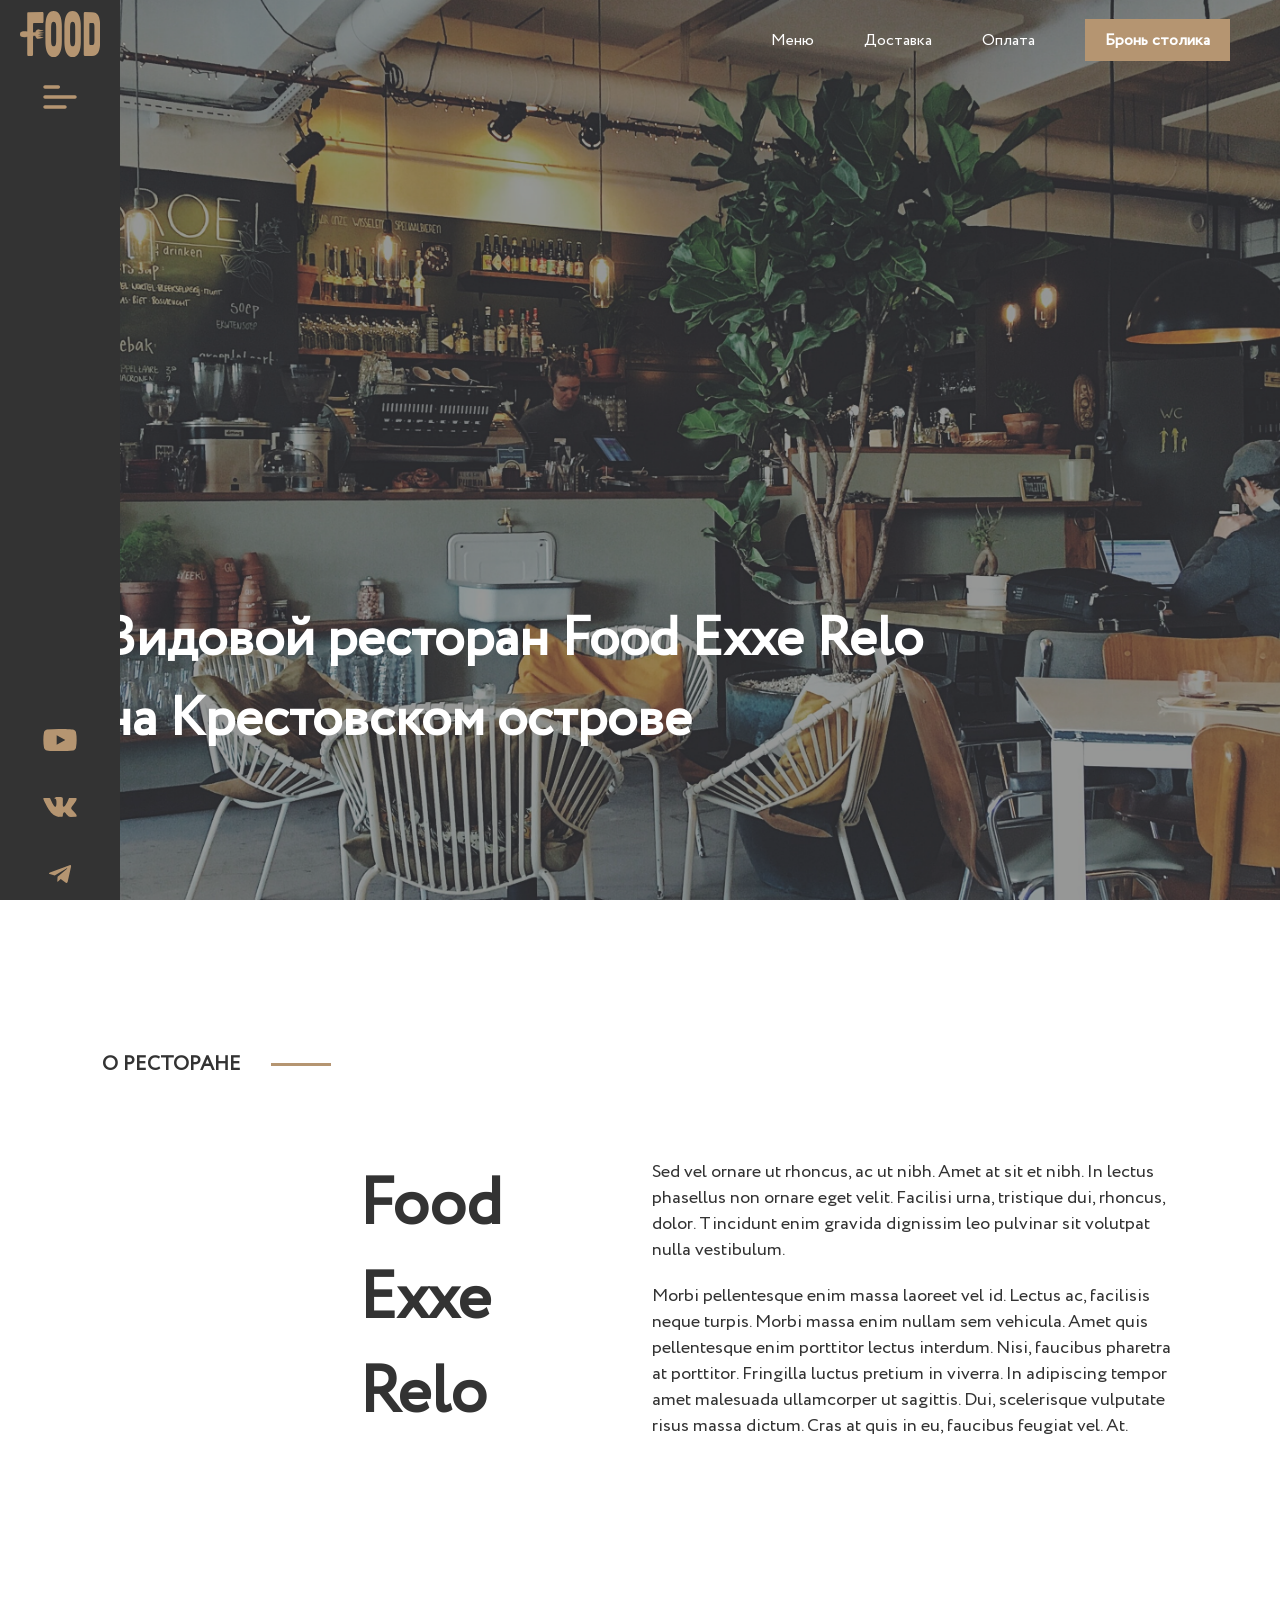
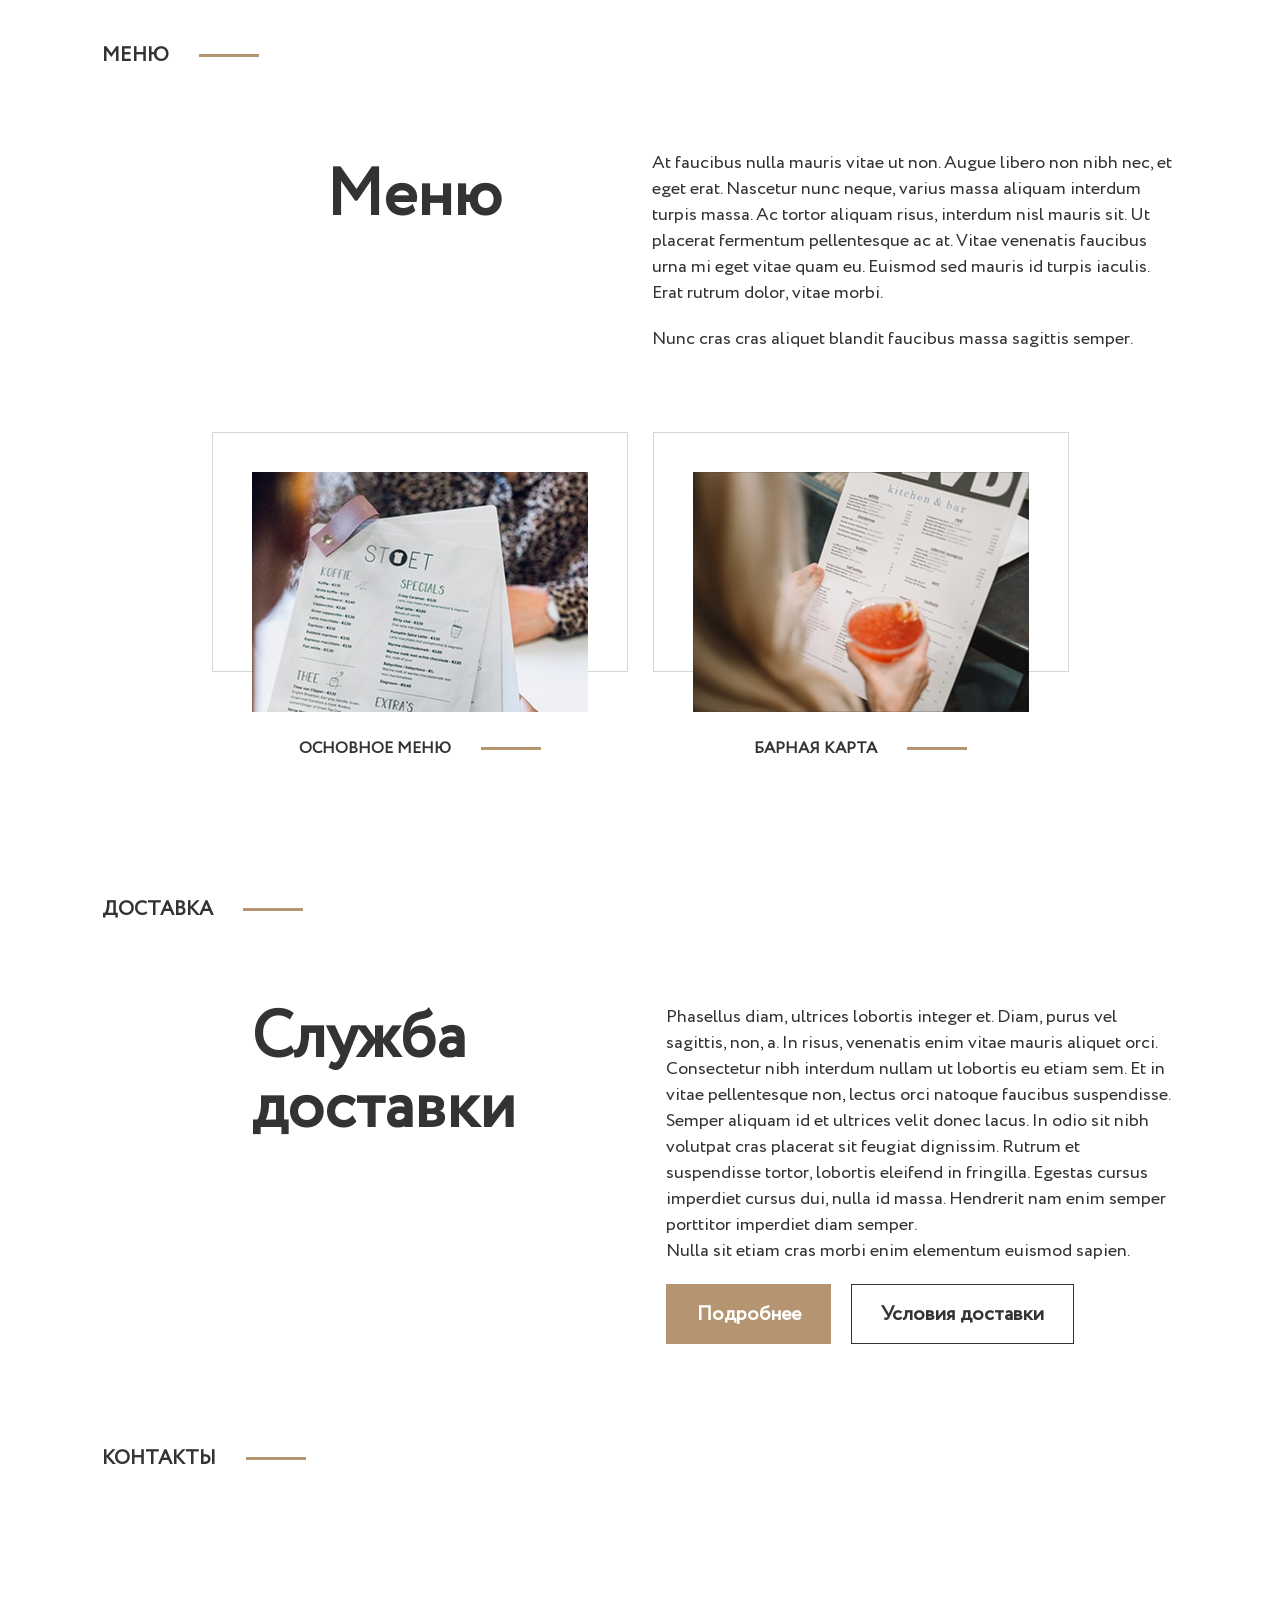
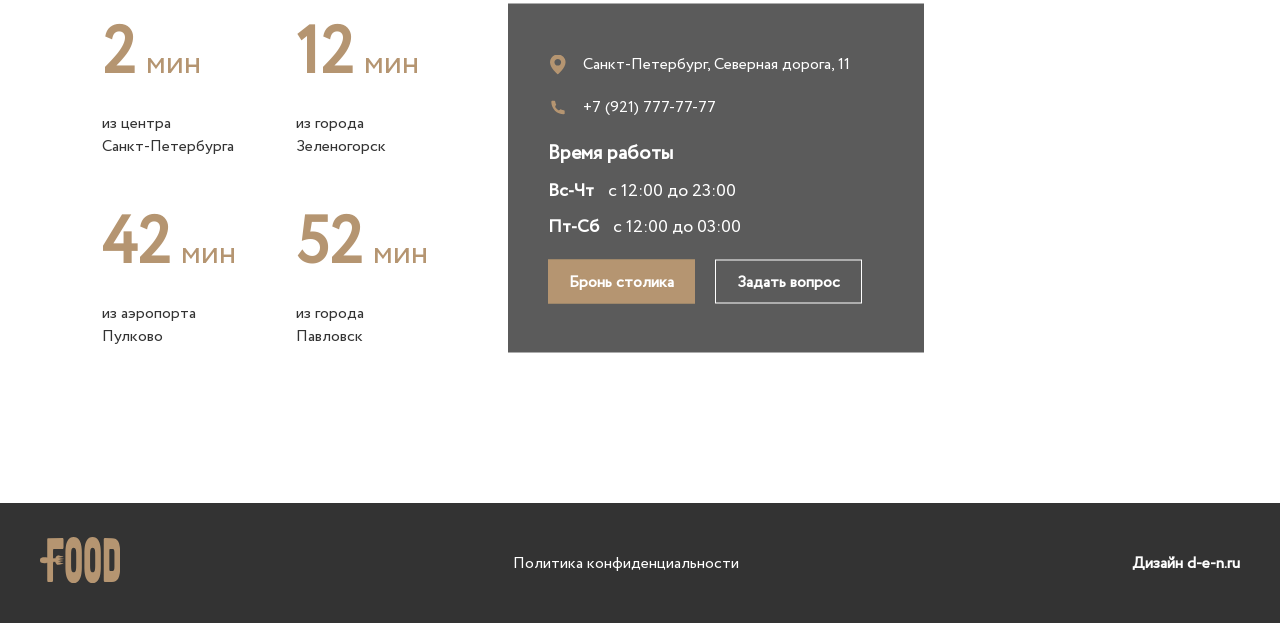
==== commit fec5678c: "Готовый сайт про еду" ====
--- a/index.html
+++ b/index.html
@@ -29,7 +29,7 @@
             <div class="header_right">
                 <nav class="nav">
                     <ul class="nav_list">
-                        <li><a href="#">Меню</a></li>
+                        <li><a href="index2.html">Меню</a></li>
                         <li><a href="#">Доставка</a></li>
                         <li><a href="#">Оплата</a></li>
                     </ul>
@@ -149,7 +149,7 @@
                 </div>
 
             <div class="delivery_text">
-                <p>Phasellus diam, ultrices lobortis integer et. Diam, purus vel sagittis, non, a. In risus, venenatis enim vitae mauris aliquet orci. Consectetur nibh interdum nullam ut lobortis eu etiam sem. Et in vitae pellentesque non, lectus orci natoque faucibus suspendisse. Semper aliquam id et ultrices velit donec lacus. In odio sit nibh volutpat cras placerat sit feugiat dignissim. Rutrum et suspendisse tortor, lobortis eleifend in fringilla. Egestas cursus imperdiet cursus dui, nulla id massa. Hendrerit nam enim semper porttitor imperdiet diam semper. Nulla sit etiam cras morbi enim elementum euismod sapien.</p>
+                <p>Phasellus diam, ultrices lobortis integer et. Diam, purus vel sagittis, non, a. In risus, venenatis enim vitae mauris aliquet orci. Consectetur nibh interdum nullam ut lobortis eu etiam sem. Et in vitae pellentesque non, lectus orci natoque faucibus suspendisse. Semper aliquam id et ultrices velit donec lacus. In odio sit nibh volutpat cras placerat sit feugiat dignissim. Rutrum et suspendisse tortor, lobortis eleifend in fringilla. Egestas cursus imperdiet cursus dui, nulla id massa. Hendrerit nam enim semper porttitor imperdiet diam semper.<br>Nulla sit etiam cras morbi enim elementum euismod sapien.</p>
                 
                     <div class="delivery_buttons">
                         <a href="#" class="form_btn btn_active">Подробнее</a>
@@ -265,7 +265,7 @@
         </div>
         
         <ul class="menu_list">
-            <li><a href="#">Меню</a></li>
+            <li><a href="index2.html">Меню</a></li>
             <li><a href="#">Доставка</a></li>
             <li><a href="#">Оплата</a></li>
         </ul>
--- a/css/style.css
+++ b/css/style.css
@@ -30,10 +30,6 @@
   height: 15%;
 }
 
-.sidebar_top .logo img {
-  display: block;
-}
-
 .sidebar_bottom {
   display: flex;
   flex-direction: column;
@@ -42,10 +38,6 @@
   width: 100%;
   height: 20%;
   gap: 20px;
-}
-
-.sidebar_bottom a img {
-  display: block;
 }
 
 .first_screen {
@@ -87,12 +79,12 @@
 }
 
 .nav_list {
-    display: flex;
-    align-items: center;
-    gap: 50px;
-    list-style: none;
-    margin: 0;
-    padding: 0;
+  display: flex;
+  align-items: center;
+  gap: 50px;
+  list-style: none;
+  margin: 0;
+  padding: 0;
 }
 
 .nav a {
@@ -112,6 +104,11 @@
   text-decoration: none;
   font-size: 16px;
   font-weight: bold;
+  transition: background-color 0.3s ease;
+}
+
+.btn_booking:hover {
+  background-color: #C9AB88;
 }
 
 .modal_overlay {
@@ -166,7 +163,6 @@
 .close_icon {
   width: 40px;
   height: 40px;
-  display: block;
 }
 
 .modal_logo {
@@ -176,7 +172,6 @@
 }
 
 .modal_logo img {
-  display: block;
   width: 90px;
   height: 52px;
 }
@@ -434,7 +429,6 @@
   width: 100%;
 }
 
-
 .delivery_title h2 {
   font-size: 64px;
   font-weight: bold;
@@ -462,7 +456,7 @@
 }
 
 .form_btn {
-  display: inline-flex;
+  display: flex;
   align-items: center;
   justify-content: center;
   text-align: center;
@@ -561,7 +555,6 @@
   width: 746px;
   height: 450px;
   object-fit: cover;
-  display: block;
 }
 
 .contacts_info_box {
@@ -586,8 +579,7 @@
   gap: 20px;
 }
 
-.info_address_link,
-.info_phone_link {
+.info_address_link, .info_phone_link {
   display: flex;
   align-items: center;
   gap: 15px;
@@ -601,10 +593,6 @@
   display: flex;
   align-items: center;
   gap: 15px;
-}
-
-.contacts_info_box a:hover {
-  text-decoration: underline;
 }
 
 .locate_icon, .phone_icon {
@@ -653,6 +641,7 @@
   height: 42px;
   font-size: 16px;
   text-decoration: none !important;
+  transition: background-color 0.3s ease, color 0.3s ease;
 }
 
 .btn_active {
@@ -660,6 +649,10 @@
   color: #ffffff;
 }
 
+.btn_active:hover {
+  background-color: #C9AB88;
+}
+
 .btn_border1 {
   background-color: transparent;
   color: #ffffff;
@@ -683,10 +676,6 @@
   display: flex;
   justify-content: space-between;
   align-items: center;
-}
-
-.footer_logo img {
-  display: block;
 }
 
 .footer_center .footer_link, .footer_right .footer_design {
@@ -752,7 +741,6 @@
   height: 40px;
 }
 
-
 .menu_list a:hover {
   text-decoration: none;
 }
@@ -766,11 +754,6 @@
 .menu_socials img {
   width: 24px;
   height: 24px;
-  display: block;
-}
-
-.menu_close {
-  display: block;
 }
 
 .menu_close img {
@@ -803,7 +786,4 @@
 .menu_socials img {
   width: 40px;
   height: 40px;
-  display: block;
-}
-
-
+}
